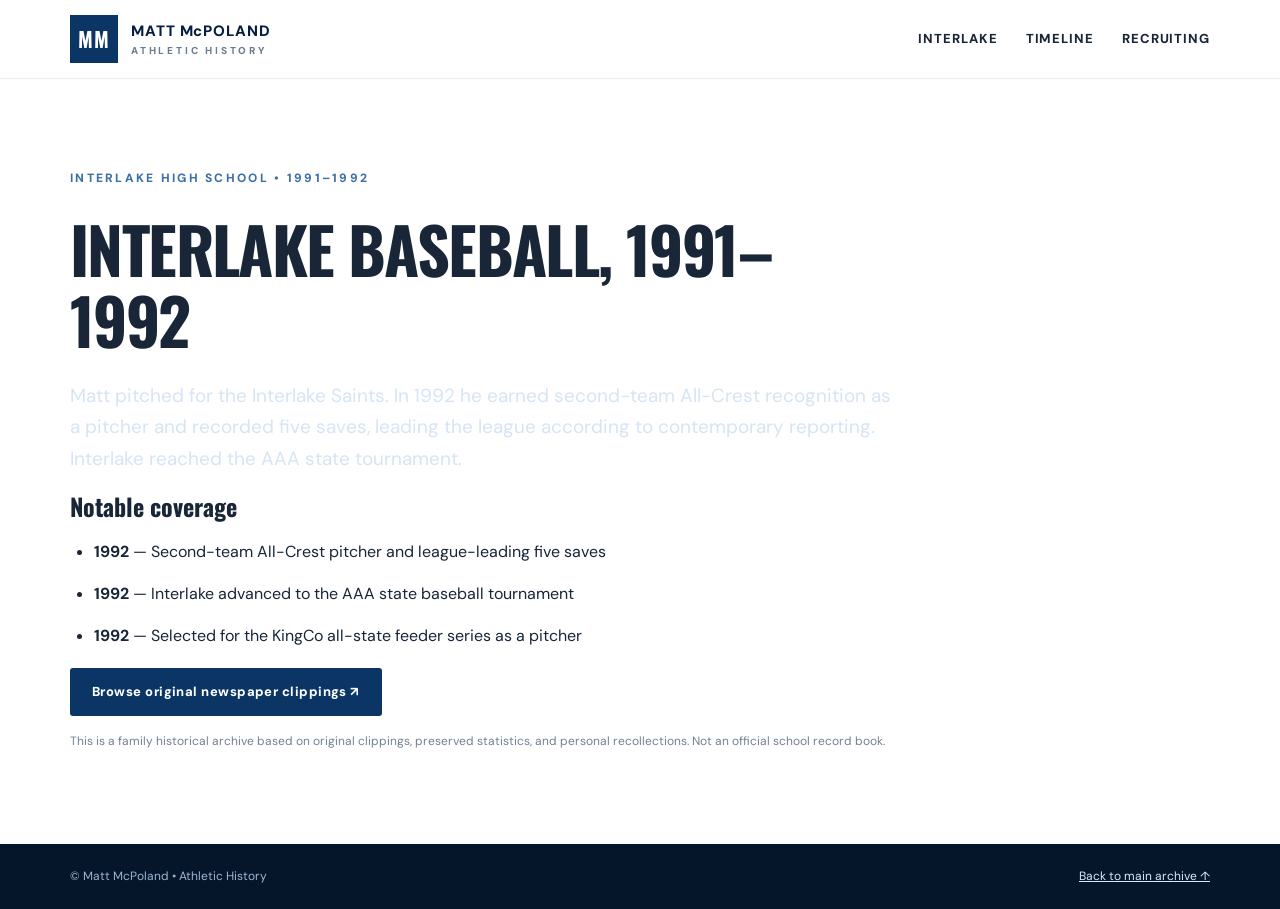
==== interlake-baseball.html @ e098852a "Add files via upload" ====
<!doctype html><html lang="en"><head><meta charset="utf-8"><meta name="viewport" content="width=device-width,initial-scale=1"><title>Interlake Baseball, 1991–1992 | Matt McPoland Athletic History</title><meta name="description" content="Matt pitched for the Interlake Saints. In 1992 he earned second-team All-Crest recognition as a pitcher and recorded five saves, leading the league accordi"><link rel="canonical" href="https://mmcpoland-sys.github.io/interlake-baseball.html"><link rel="stylesheet" href="styles.css"><script type="application/ld+json">{"@context": "https://schema.org", "@type": "Article", "headline": "Interlake Baseball, 1991\u20131992", "description": "Matt pitched for the Interlake Saints. In 1992 he earned second-team All-Crest recognition as a pitcher and recorded five saves, leading the league according to contemporary reporting. Interlake reached the AAA state tournament.", "author": {"@type": "Person", "name": "Matt McPoland"}, "mainEntityOfPage": "https://mmcpoland-sys.github.io/interlake-baseball.html"}</script></head><body><header class="top"><div class="wrap nav"><a class="brand" href="index.html"><span class="monogram">MM</span><span>MATT McPOLAND <small>ATHLETIC HISTORY</small></span></a><nav><a href="index.html#interlake">Interlake</a><a href="index.html#articles">Timeline</a><a href="index.html#letters">Recruiting</a></nav></div></header><main class="section wrap chapter"><p class="kicker">Interlake High School • 1991–1992</p><h1>Interlake Baseball, 1991–1992</h1><p class="lede">Matt pitched for the Interlake Saints. In 1992 he earned second-team All-Crest recognition as a pitcher and recorded five saves, leading the league according to contemporary reporting. Interlake reached the AAA state tournament.</p><h2>Notable coverage</h2><ul class="chapter-list"><li><strong>1992</strong> — Second-team All-Crest pitcher and league-leading five saves</li><li><strong>1992</strong> — Interlake advanced to the AAA state baseball tournament</li><li><strong>1992</strong> — Selected for the KingCo all-state feeder series as a pitcher</li></ul><p><a class="btn dark" href="index.html#articles">Browse original newspaper clippings ↗</a></p><p class="fine">This is a family historical archive based on original clippings, preserved statistics, and personal recollections. Not an official school record book.</p></main><footer><div class="wrap foot">© Matt McPoland • Athletic History <a href="index.html">Back to main archive ↑</a></div></footer></body></html>
---- styles.css ----
@import url('https://fonts.googleapis.com/css2?family=DM+Sans:wght@400;500;600;700;800&family=Oswald:wght@400;500;600;700&display=swap');:root{--blue:#0a3565;--deep:#071f3e;--accent:#f4c66a;--pale:#f2f5f9;--ink:#182638;--muted:#627287}*{box-sizing:border-box}html{scroll-behavior:smooth;scroll-padding-top:85px}body{margin:0;font-family:'DM Sans',Arial,sans-serif;color:var(--ink);line-height:1.65;background:white}a{color:inherit}button,input{font:inherit}.wrap{width:min(1140px,calc(100% - 44px));margin:auto}.skip{position:absolute;top:-100px;left:10px;background:white;padding:10px;z-index:20}.skip:focus{top:10px}.top{background:#fff;border-bottom:1px solid #e6ebf0;position:sticky;top:0;z-index:9}.nav{display:flex;justify-content:space-between;align-items:center;min-height:78px;gap:20px}.brand{display:flex;align-items:center;gap:13px;text-decoration:none;color:var(--deep);font-weight:800;letter-spacing:.06em;font-size:15px;line-height:1.2}.brand small{display:block;font-size:10px;letter-spacing:.28em;color:#6c7c8e;margin-top:5px}.monogram{background:var(--blue);color:white;font-family:Oswald,sans-serif;font-size:21px;display:grid;place-items:center;width:48px;height:48px}.nav nav{display:flex;gap:28px}.nav nav a{font-size:13px;font-weight:800;text-decoration:none;text-transform:uppercase;letter-spacing:.07em}.nav nav a:hover{color:#276db1}.menu{display:none;background:transparent;border:1px solid #ccd4de;padding:8px 13px}.hero{min-height:620px;background:linear-gradient(115deg,#071c37 0%,#0a376d 78%);color:#fff;position:relative;overflow:hidden}.hero-inner{position:relative;z-index:1;padding:110px 0 80px}.eyebrow,.kicker{font-size:12px;font-weight:800;letter-spacing:.19em;text-transform:uppercase}.eyebrow{color:var(--accent)}h1,h2,h3{font-family:Oswald,'Arial Narrow',sans-serif;line-height:1.13;margin:0}h1{font-size:clamp(66px,9vw,128px);text-transform:uppercase;letter-spacing:-.025em;max-width:800px;margin:24px 0}h1 span{display:block;color:#a7c6e9;font-size:.52em;letter-spacing:.035em}.lede{font-size:19px;max-width:620px;color:#d6e4f4}.hero-actions{display:flex;gap:12px;flex-wrap:wrap;margin-top:30px}.btn{display:inline-block;background:var(--accent);color:var(--deep);padding:13px 22px;font-weight:800;text-decoration:none;border-radius:3px;font-size:13px;letter-spacing:.035em}.btn:hover{filter:brightness(.94)}.btn.ghost{background:transparent;border:1px solid #7693b5;color:white}.btn.dark{background:var(--blue);color:#fff}.meta{display:flex;gap:30px;flex-wrap:wrap;font-size:11px;letter-spacing:.16em;margin-top:70px;color:#a9c2de;font-weight:800}.hero-graphic{position:absolute;right:-90px;top:0;height:100%;width:46%;opacity:.15;pointer-events:none}.huge{font-family:Oswald,sans-serif;font-size:520px;line-height:1;font-weight:700;position:absolute;right:0;top:50px;color:white}.vertical{position:absolute;right:65px;top:80px;writing-mode:vertical-rl;letter-spacing:.4em}.circle{position:absolute;border:2px solid white;border-radius:50%}.c1{width:600px;height:600px;right:0;top:30px}.c2{width:420px;height:420px;right:90px;top:120px}.section{padding:88px 0}.section-heading{max-width:770px;margin-bottom:36px}.kicker{color:#3b70a5;margin:0 0 12px}.section-heading h2,.closing h2{font-size:clamp(36px,5vw,58px);text-transform:uppercase;color:var(--deep);margin-bottom:16px}.section-heading p:last-child{color:#5c6b7d;font-size:17px}.stats{display:grid;grid-template-columns:repeat(4,1fr);gap:1px;background:#d9e2ed;margin:45px 0 65px;border:1px solid #d9e2ed}.stats>div{background:white;padding:25px 20px}.stats b{font-family:Oswald,sans-serif;font-size:48px;display:block;line-height:1;color:var(--blue)}.stats span{display:block;color:var(--muted);font-size:12px;font-weight:700;margin-top:10px;text-transform:uppercase;letter-spacing:.04em}.timeline{border-left:3px solid #bcd2e8;margin-left:11px;display:grid;grid-template-columns:repeat(2,1fr);column-gap:70px}.time{padding:0 0 35px 24px;position:relative}.time:before{content:'';width:13px;height:13px;border-radius:50%;background:#2c73b3;position:absolute;left:-8px;top:4px}.time span{color:#3574ac;font-weight:800;font-size:12px;letter-spacing:.12em}.time h3{font-size:24px;margin:8px 0}.time p{margin:0;color:#607083}.pale{background:var(--pale)}.sport-grid{display:grid;grid-template-columns:repeat(3,1fr);gap:20px}.sport{background:white;border-top:5px solid var(--blue);padding:30px;min-height:360px;display:flex;flex-direction:column}.sport-icon{font-size:32px;margin-bottom:18px}.sport h3{font-size:36px;text-transform:uppercase}.sport p:not(.kicker){color:#536478}.sport-foot{margin-top:auto;border-top:1px solid #e7ecf2;padding-top:15px;color:#456381;font-weight:700;font-size:12px}.feature{display:grid;grid-template-columns:1.15fr .85fr;margin-top:28px;background:white;overflow:hidden}.feature-copy{padding:44px}.feature-copy h3{font-size:42px;text-transform:uppercase;color:var(--deep)}.feature-copy p{color:#526174}.feature-art{background:var(--deep);color:#fff;display:flex;flex-direction:column;justify-content:center;align-items:center;padding:30px;min-height:390px}.feature-art span{font:700 190px/1 Oswald,sans-serif;color:var(--accent)}.feature-art small{text-align:center;font:600 25px/1.3 Oswald,sans-serif;letter-spacing:.1em}.feature-art div{margin-top:30px;font-size:10px;letter-spacing:.14em;color:#b8d0e7}.two{display:grid;grid-template-columns:1fr 1fr;gap:24px}.panel{border:1px solid #dfe6ed;padding:35px}.panel h3{font-size:32px;color:var(--deep);text-transform:uppercase;margin-bottom:20px}.panel.highlight{background:#eef4fb;border-color:#dce9f6}.panel p{color:#5a697b}.table-wrap{overflow-x:auto}table{width:100%;border-collapse:collapse;font-size:14px}th,td{text-align:left;padding:12px 8px;border-bottom:1px solid #e1e8ef}th{color:#536b84;font-size:11px;text-transform:uppercase;letter-spacing:.1em}.total{font-weight:800;background:#edf3fa}.fine{font-size:12px!important;color:#718093!important}.award-grid{display:grid;grid-template-columns:repeat(3,1fr);gap:22px}.award{background:#fff;margin:0;border:1px solid #e2e8ef}.award button{display:block;border:0;background:#e9edf2;width:100%;padding:0;cursor:zoom-in}.award img{display:block;width:100%;height:240px;object-fit:cover;object-position:center 54%}.award figcaption{padding:17px 19px 20px}.award b{display:block;color:var(--deep)}.award span{color:#657588;font-size:13px}.search-label{display:block;font-weight:800;margin-bottom:8px}.search{width:100%;border:1px solid #b8c9da;padding:16px 18px;border-radius:3px;font-size:16px}.search:focus{outline:3px solid #bcd5f1}.filters{display:flex;gap:8px;flex-wrap:wrap;margin:20px 0 26px}.filters button{border:1px solid #cbd7e3;background:white;color:var(--blue);padding:8px 15px;cursor:pointer;font-size:12px;font-weight:800;border-radius:30px}.filters button.active{background:var(--blue);color:white}.archive-grid{display:grid;grid-template-columns:repeat(2,1fr);gap:14px}.entry{border:1px solid #dce5ee;padding:22px;background:#fff}.entry .tag{font-size:10px;font-weight:800;letter-spacing:.1em;text-transform:uppercase;color:#3474b0}.entry h3{font-size:23px;margin:8px 0;color:var(--deep)}.entry p{font-size:14px;color:#58697c;margin:0}.closing{background:var(--deep);color:white}.closing .wrap{max-width:850px}.closing h2{color:white}.closing p{color:#c5d6e8}footer{background:#05162b;color:#9eb6cf;padding:23px 0}.foot{display:flex;justify-content:space-between;gap:20px;font-size:12px}.foot a{color:#d9e9f8}dialog{border:0;padding:16px;max-width:min(90vw,900px);max-height:90vh;box-shadow:0 20px 70px #0008}dialog::backdrop{background:#05172cce}dialog img{max-width:100%;max-height:73vh;display:block;margin:auto}dialog p{text-align:center;margin:8px 30px 0;font-size:14px}.close{position:absolute;right:8px;top:8px;border:0;background:var(--blue);color:white;padding:8px 12px;cursor:pointer}@media(max-width:850px){.nav nav{gap:14px}.nav nav a{font-size:11px}.sport-grid{grid-template-columns:1fr 1fr}.sport:last-child{grid-column:span 2}.hero-graphic{opacity:.07}.feature{grid-template-columns:1fr}.feature-art{min-height:300px}.feature-art span{font-size:140px}.award-grid{grid-template-columns:repeat(2,1fr)}}@media(max-width:600px){.nav{min-height:70px}.menu{display:block}.nav nav{display:none;position:absolute;top:70px;left:0;right:0;background:white;padding:20px 24px;box-shadow:0 12px 25px #0002;flex-direction:column}.nav nav.open{display:flex}.hero{min-height:530px}.hero-inner{padding:75px 0 45px}h1{font-size:clamp(56px,14vw,90px)}.lede{font-size:16px}.meta{margin-top:48px;gap:10px}.section{padding:62px 0}.stats{grid-template-columns:repeat(2,1fr);margin:35px 0 50px}.timeline{grid-template-columns:1fr}.sport-grid,.two,.archive-grid,.award-grid{grid-template-columns:1fr}.sport:last-child{grid-column:auto}.sport{min-height:auto}.feature-copy{padding:28px}.feature-copy h3{font-size:34px}.award img{height:265px}.foot{flex-direction:column}}/* Recruiting history addition */
.recruiting-grid{display:grid;grid-template-columns:repeat(2,minmax(0,1fr));gap:22px;margin-top:28px}.recruiting-card{background:#fff;border:1px solid #dce5ef;border-radius:15px;padding:25px;box-shadow:0 7px 24px rgba(9,32,65,.05)}.recruiting-card h3{margin:8px 0 12px}.recruiting-card p{line-height:1.75}.source-note{font-size:.88rem;color:#5d6c7c;margin-top:14px}.recruiting-intro{max-width:800px;line-height:1.8}@media(max-width:720px){.recruiting-grid{grid-template-columns:1fr}}

/* Featured original newspaper clippings */
.article-grid{display:grid;grid-template-columns:repeat(2,minmax(0,1fr));gap:26px}.press-card{background:#fff;border:1px solid #dbe5ef;overflow:hidden;box-shadow:0 8px 28px #0922410d}.press-card>button{display:block;width:100%;border:0;padding:0;background:#e7e2d9;cursor:zoom-in}.press-card>button img{width:100%;height:355px;object-fit:contain;display:block}.press-copy{padding:23px 26px 28px}.press-copy h3{font-size:28px;color:var(--deep);margin-bottom:12px}.press-copy p:not(.kicker){color:#58697c}.press-copy a,.archive-source{display:inline-block;margin-top:12px;color:#14568f;font-weight:800;font-size:13px}.press-copy a:hover,.archive-source:hover{text-decoration:none}@media(max-width:680px){.article-grid{grid-template-columns:1fr}.press-card>button img{height:310px}}

/* Recruiting letters: original-source chronology */
.letter-summary{display:grid;grid-template-columns:repeat(3,1fr);gap:12px;margin-bottom:24px}.letter-summary>div{background:#f2f5f9;padding:18px 22px}.letter-summary strong{font:700 38px Oswald,sans-serif;color:var(--blue);display:block}.letter-summary span{font-size:12px;font-weight:800;text-transform:uppercase;letter-spacing:.08em;color:var(--muted)}.letter-highlight{background:#edf4fb;border-left:5px solid var(--blue);padding:28px;margin-bottom:24px}.letter-highlight h3{font-size:30px;color:var(--deep)}.letter-list{display:grid;grid-template-columns:repeat(2,minmax(0,1fr));gap:12px}.letter-item{display:flex;flex-direction:column;border:1px solid #dfe6ee;padding:19px 22px}.letter-date{font-size:11px;font-weight:800;color:#3672ab;text-transform:uppercase;letter-spacing:.09em}.letter-item h4{font:600 23px Oswald,sans-serif;color:var(--deep);margin:8px 0 2px}.letter-item p{margin:7px 0 0;font-size:14px;color:#596b7d}.letter-item .letter-byline{font-size:12px;font-weight:800;color:#3a6286}.article-external{margin-left:12px}@media(max-width:680px){.letter-list{grid-template-columns:1fr}.letter-summary{gap:5px}.letter-summary>div{padding:12px}.letter-summary strong{font-size:30px}.letter-summary span{font-size:10px}.article-external{margin-left:0}}

/* Matched primary-source scans and historical milestones */
.letter-item{padding:0;overflow:hidden}.letter-item>span,.letter-item>div:not(.letter-scan),.letter-item>p{margin-left:20px;margin-right:20px}.letter-scan{margin:0 0 15px;background:#e8eef5}.letter-scan button{display:block;width:100%;padding:0;border:0;background:transparent;cursor:zoom-in}.letter-scan img{width:100%;height:245px;display:block;object-fit:contain;object-position:center;background:#edf1f5}.letter-item .letter-open{display:inline-block;margin:12px 20px 20px;color:var(--blue);font-weight:800;font-size:13px}.milestone-grid{display:grid;grid-template-columns:repeat(3,minmax(0,1fr));gap:18px}.milestone{background:white;padding:25px;border-top:4px solid var(--blue)}.milestone-year{font-size:11px;letter-spacing:.12em;font-weight:800;color:#3c6f9e}.milestone strong{font:700 57px/1.2 Oswald,sans-serif;color:var(--blue);display:block;margin:10px 0}.milestone h3{font-size:24px;color:var(--deep)}.milestone p{font-size:14px;color:#526479}.milestone a{font-size:13px;font-weight:800;color:var(--blue)}@media(max-width:900px){.milestone-grid{grid-template-columns:repeat(2,1fr)}}@media(max-width:600px){.milestone-grid{grid-template-columns:1fr}.letter-scan img{height:285px}}

/* Compact recruiting archive: small previews; click to read the full scan. */
.letter-list{grid-template-columns:repeat(2,minmax(0,1fr));gap:14px;align-items:stretch}
.letter-item{display:grid;grid-template-columns:104px minmax(0,1fr);grid-template-rows:auto auto 1fr auto;column-gap:16px;align-content:start;padding:16px;min-width:0;border-radius:10px;background:#fff}
.letter-scan{grid-column:1;grid-row:1 / span 4;margin:0;background:#f1f4f8;border:1px solid #dfe6ee;border-radius:5px;align-self:start;overflow:hidden}
.letter-scan button{width:100%;display:block;cursor:zoom-in}
.letter-scan img{width:100%;height:136px;object-fit:contain;background:#f1f4f8;display:block}
.letter-item>span.letter-date{grid-column:2;grid-row:1;margin:0}
.letter-item>div{grid-column:2;grid-row:2 / span 2;margin:0;min-width:0}
.letter-item h4{font-size:19px;line-height:1.2;margin:5px 0}
.letter-item p{font-size:13px;line-height:1.5;margin:6px 0 0}
.letter-item .letter-open{grid-column:2;grid-row:4;margin:10px 0 0;font-size:12px}
.letter-scan button:focus-visible{outline:3px solid #287cc0;outline-offset:-3px}
@media(max-width:900px){.letter-list{grid-template-columns:1fr}}
@media(max-width:420px){.letter-item{grid-template-columns:80px minmax(0,1fr);gap:10px;padding:12px}.letter-scan img{height:110px}.letter-item h4{font-size:17px}}

/* Compact, chronological newspaper and game-document archive */
.document-timeline{display:grid;gap:30px}.document-era{border-left:3px solid #d2dfeb;padding:4px 0 8px 23px}.era-heading{display:flex;gap:20px;align-items:flex-start;margin-bottom:17px}.era-year{display:inline-block;flex:none;font-size:14px;font-weight:800;background:#163b60;color:white;padding:9px 12px;border-radius:6px}.era-heading h3{margin:2px 0 8px;font-size:26px}.era-heading p:last-child{color:#58697c;margin:0}.document-grid{display:grid;grid-template-columns:repeat(2,minmax(0,1fr));gap:13px}.document-card{display:flex;gap:14px;background:white;border:1px solid #dbe5ef;border-radius:9px;padding:12px;min-width:0}.document-thumb{border:0;background:#e9edf2;border-radius:5px;padding:0;cursor:zoom-in;width:112px;height:142px;flex:none;overflow:hidden}.document-thumb img{display:block;width:100%;height:100%;object-fit:contain}.document-info{min-width:0}.document-date{font-size:11px;letter-spacing:.05em;font-weight:800;color:#55728e}.document-info h4{font-size:17px;margin:5px 0 7px}.document-info p{font-size:13px;line-height:1.5;color:#526579;margin:0}.document-info a,.score-notes a{font-size:12px;font-weight:750;display:inline-block;margin:8px 10px 0 0;color:#14568f}.score-notes{background:#f0f5fa;border:1px solid #dbe5ef;padding:16px 19px;border-radius:8px;margin-top:13px}.score-notes h4{margin:0 0 8px}.score-notes p{margin:0;color:#43566b}.score-notes span{display:block;font-size:12px;color:#63768b;margin-top:8px}@media(max-width:850px){.document-grid{grid-template-columns:1fr}}@media(max-width:480px){.document-era{padding-left:12px}.era-heading{gap:10px}.era-year{font-size:12px;padding:7px}.document-thumb{width:85px;height:115px}.document-card{gap:10px}.document-info h4{font-size:15px}}

/* Searchable sports chapters and California tournament */
.california-grid{display:grid;grid-template-columns:repeat(2,minmax(0,1fr));gap:18px;margin:24px 0}.california-card,.tournament-memory,.sports-pages{padding:25px;border:1px solid #d7e0e9;border-radius:16px;background:#fff;color:#17324c}.california-number{display:block;font-size:3.2rem;color:#0b477d;margin:8px 0}.tournament-memory{margin-top:20px}.tournament-memory p{line-height:1.75}.sports-pages{margin-top:30px}.sports-links{display:flex;gap:12px;flex-wrap:wrap;margin-top:12px}.sports-links a{padding:10px 14px;border-radius:9px;background:#e8f1fa;color:#07385e;font-weight:700;text-decoration:none}.sports-links a:hover{text-decoration:underline}@media(max-width:680px){.california-grid{grid-template-columns:1fr}}

.chapter{min-height:70vh;padding-top:90px;padding-bottom:80px}.chapter h1{font-size:clamp(2.3rem,5vw,4.4rem);line-height:1.12}.chapter .lede{max-width:830px}.chapter-list{padding-left:24px;line-height:2}.chapter-list li{margin-bottom:10px}
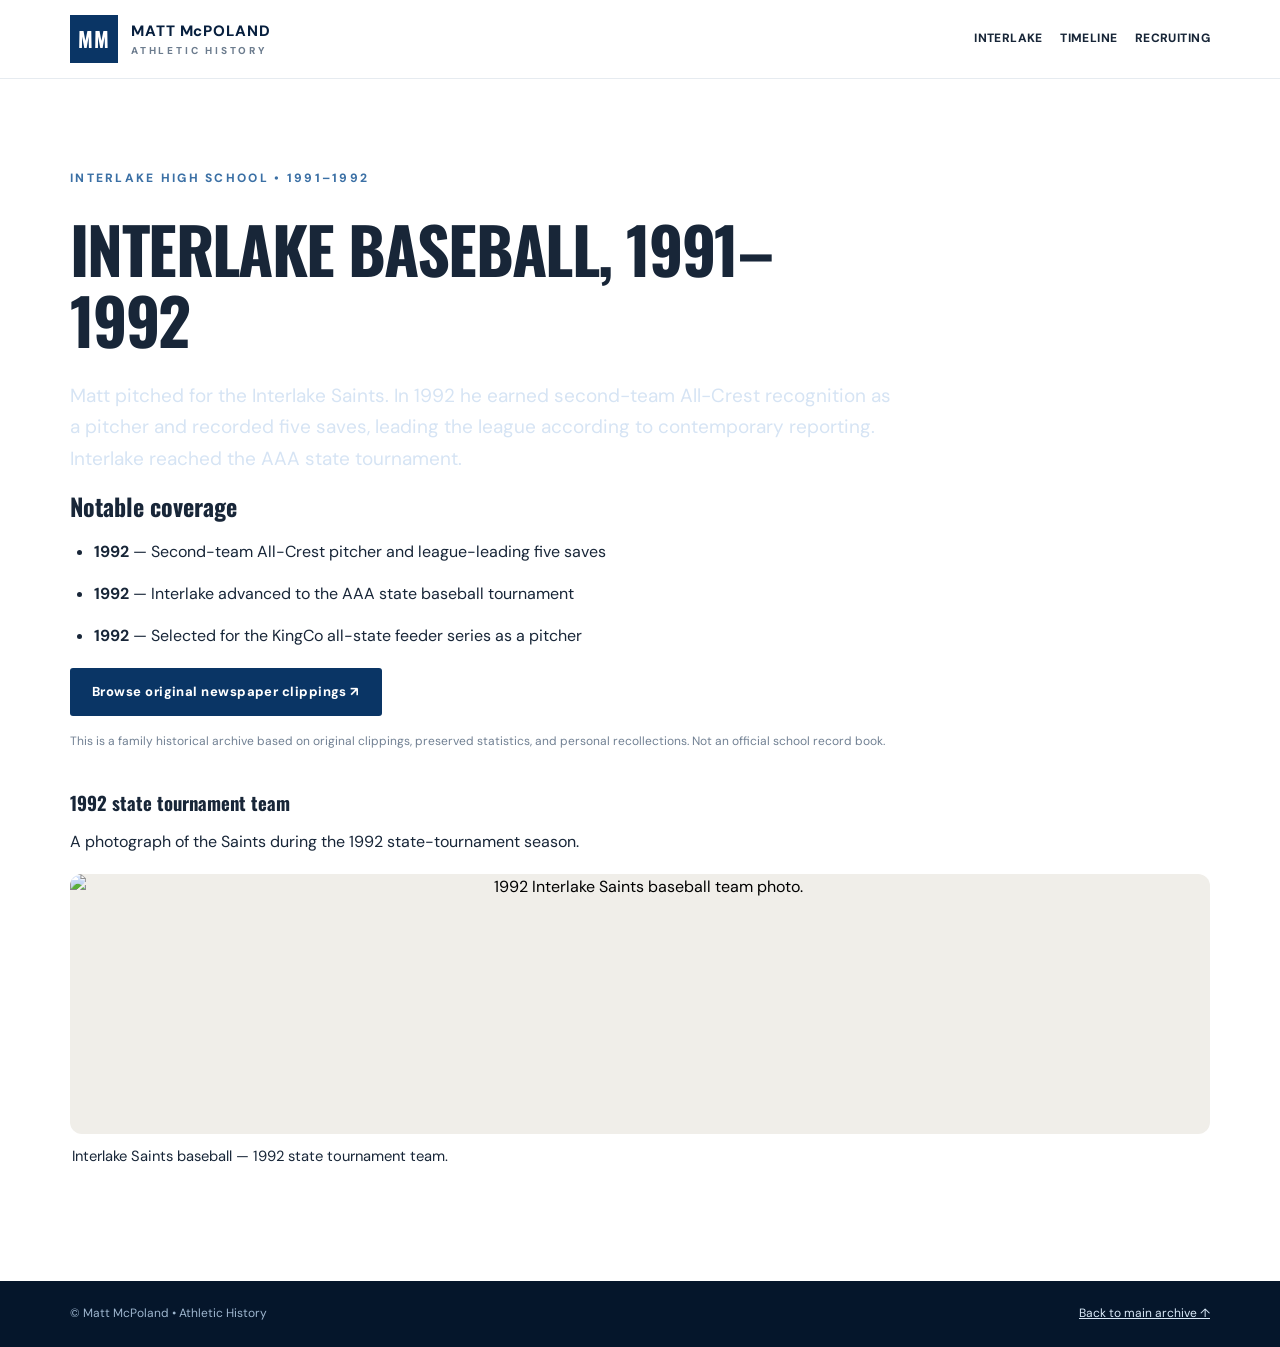
==== commit 3031745a: "Add files via upload" ====
--- a/interlake-baseball.html
+++ b/interlake-baseball.html
@@ -1 +1,2 @@
-<!doctype html><html lang="en"><head><meta charset="utf-8"><meta name="viewport" content="width=device-width,initial-scale=1"><title>Interlake Baseball, 1991–1992 | Matt McPoland Athletic History</title><meta name="description" content="Matt pitched for the Interlake Saints. In 1992 he earned second-team All-Crest recognition as a pitcher and recorded five saves, leading the league accordi"><link rel="canonical" href="https://mmcpoland-sys.github.io/interlake-baseball.html"><link rel="stylesheet" href="styles.css"><script type="application/ld+json">{"@context": "https://schema.org", "@type": "Article", "headline": "Interlake Baseball, 1991\u20131992", "description": "Matt pitched for the Interlake Saints. In 1992 he earned second-team All-Crest recognition as a pitcher and recorded five saves, leading the league according to contemporary reporting. Interlake reached the AAA state tournament.", "author": {"@type": "Person", "name": "Matt McPoland"}, "mainEntityOfPage": "https://mmcpoland-sys.github.io/interlake-baseball.html"}</script></head><body><header class="top"><div class="wrap nav"><a class="brand" href="index.html"><span class="monogram">MM</span><span>MATT McPOLAND <small>ATHLETIC HISTORY</small></span></a><nav><a href="index.html#interlake">Interlake</a><a href="index.html#articles">Timeline</a><a href="index.html#letters">Recruiting</a></nav></div></header><main class="section wrap chapter"><p class="kicker">Interlake High School • 1991–1992</p><h1>Interlake Baseball, 1991–1992</h1><p class="lede">Matt pitched for the Interlake Saints. In 1992 he earned second-team All-Crest recognition as a pitcher and recorded five saves, leading the league according to contemporary reporting. Interlake reached the AAA state tournament.</p><h2>Notable coverage</h2><ul class="chapter-list"><li><strong>1992</strong> — Second-team All-Crest pitcher and league-leading five saves</li><li><strong>1992</strong> — Interlake advanced to the AAA state baseball tournament</li><li><strong>1992</strong> — Selected for the KingCo all-state feeder series as a pitcher</li></ul><p><a class="btn dark" href="index.html#articles">Browse original newspaper clippings ↗</a></p><p class="fine">This is a family historical archive based on original clippings, preserved statistics, and personal recollections. Not an official school record book.</p></main><footer><div class="wrap foot">© Matt McPoland • Athletic History <a href="index.html">Back to main archive ↑</a></div></footer></body></html>+<!DOCTYPE html>
+<html lang="en"><head><meta charset="utf-8"/><meta content="width=device-width,initial-scale=1" name="viewport"/><title>Interlake Baseball, 1991–1992 | Matt McPoland Athletic History</title><meta content="Matt pitched for the Interlake Saints. In 1992 he earned second-team All-Crest recognition as a pitcher and recorded five saves, leading the league accordi" name="description"/><link href="https://mmcpoland-sys.github.io/interlake-baseball.html" rel="canonical"/><link href="styles.css" rel="stylesheet"/><script type="application/ld+json">{"@context": "https://schema.org", "@type": "Article", "headline": "Interlake Baseball, 1991\u20131992", "description": "Matt pitched for the Interlake Saints. In 1992 he earned second-team All-Crest recognition as a pitcher and recorded five saves, leading the league according to contemporary reporting. Interlake reached the AAA state tournament.", "author": {"@type": "Person", "name": "Matt McPoland"}, "mainEntityOfPage": "https://mmcpoland-sys.github.io/interlake-baseball.html"}</script></head><body><header class="top"><div class="wrap nav"><a class="brand" href="index.html"><span class="monogram">MM</span><span>MATT McPOLAND <small>ATHLETIC HISTORY</small></span></a><nav><a href="index.html#interlake">Interlake</a><a href="index.html#articles">Timeline</a><a href="index.html#letters">Recruiting</a></nav></div></header><main class="section wrap chapter"><p class="kicker">Interlake High School • 1991–1992</p><h1>Interlake Baseball, 1991–1992</h1><p class="lede">Matt pitched for the Interlake Saints. In 1992 he earned second-team All-Crest recognition as a pitcher and recorded five saves, leading the league according to contemporary reporting. Interlake reached the AAA state tournament.</p><h2>Notable coverage</h2><ul class="chapter-list"><li><strong>1992</strong> — Second-team All-Crest pitcher and league-leading five saves</li><li><strong>1992</strong> — Interlake advanced to the AAA state baseball tournament</li><li><strong>1992</strong> — Selected for the KingCo all-state feeder series as a pitcher</li></ul><p><a class="btn dark" href="index.html#articles">Browse original newspaper clippings ↗</a></p><p class="fine">This is a family historical archive based on original clippings, preserved statistics, and personal recollections. Not an official school record book.</p><section class="memory-gallery"><h3>1992 state tournament team</h3><p>A photograph of the Saints during the 1992 state-tournament season.</p><div class="memory-gallery-grid"><figure><button aria-label="Enlarge Interlake Saints baseball — 1992 state tournament team." data-caption="Interlake Saints baseball — 1992 state tournament team." data-image="assets/interlake-baseball-state-team-1992.jpg" type="button"><img alt="1992 Interlake Saints baseball team photo." decoding="async" loading="lazy" src="assets/interlake-baseball-state-team-1992.jpg"/></button><figcaption>Interlake Saints baseball — 1992 state tournament team.</figcaption></figure></div></section></main><footer><div class="wrap foot">© Matt McPoland • Athletic History <a href="index.html">Back to main archive ↑</a></div></footer></body></html>
--- a/styles.css
+++ b/styles.css
@@ -32,3 +32,36 @@
 .california-grid{display:grid;grid-template-columns:repeat(2,minmax(0,1fr));gap:18px;margin:24px 0}.california-card,.tournament-memory,.sports-pages{padding:25px;border:1px solid #d7e0e9;border-radius:16px;background:#fff;color:#17324c}.california-number{display:block;font-size:3.2rem;color:#0b477d;margin:8px 0}.tournament-memory{margin-top:20px}.tournament-memory p{line-height:1.75}.sports-pages{margin-top:30px}.sports-links{display:flex;gap:12px;flex-wrap:wrap;margin-top:12px}.sports-links a{padding:10px 14px;border-radius:9px;background:#e8f1fa;color:#07385e;font-weight:700;text-decoration:none}.sports-links a:hover{text-decoration:underline}@media(max-width:680px){.california-grid{grid-template-columns:1fr}}
 
 .chapter{min-height:70vh;padding-top:90px;padding-bottom:80px}.chapter h1{font-size:clamp(2.3rem,5vw,4.4rem);line-height:1.12}.chapter .lede{max-width:830px}.chapter-list{padding-left:24px;line-height:2}.chapter-list li{margin-bottom:10px}
+
+/* Coast Christmas Classic original clipping previews */
+.california-card .tournament-scan{display:block;width:100%;border:1px solid #dbe5ef;background:#f2f4f7;padding:8px;cursor:zoom-in;margin:16px 0 8px}
+.california-card .tournament-scan img{display:block;width:100%;height:230px;object-fit:contain}
+.california-card>a{display:inline-block;margin:6px 12px 0 0;color:#14568f;font-weight:800;font-size:13px}
+
+/* PLU archival program galleries */
+.plu-memory{margin:24px 0 32px}.plu-program-grid{display:grid;grid-template-columns:repeat(auto-fit,minmax(185px,1fr));gap:18px;margin:18px 0 38px}.plu-program-page{margin:0;border:1px solid #d9e2ec;border-radius:12px;overflow:hidden;background:#fff}.plu-program-thumb{width:100%;border:0;background:#f0f2f5;cursor:zoom-in;padding:8px}.plu-program-thumb img{display:block;width:100%;height:260px;object-fit:contain}.plu-program-page figcaption{padding:10px 12px;font-size:13px;line-height:1.5}.plu-program-page figcaption strong{display:block}.plu-program-page figcaption a{display:block;margin-top:7px;font-weight:700}.plu-second{margin-top:32px}
+
+/* Original PLU newspaper archive */
+#plu .plu-program-grid{margin-top:22px}
+#plu .plu-program-page figcaption{line-height:1.55}
+#plu .plu-program-page figcaption span{font-weight:400}
+
+/* Family archive update */
+.legacy-layout{display:grid;grid-template-columns:1.15fr .85fr;gap:32px;align-items:start}.legacy-layout p{color:#526174;margin-top:0}.legacy-photo,.legacy-team{margin:0;background:white;border:1px solid #dce5ee;padding:14px}.legacy-photo button,.legacy-team button{display:block;width:100%;border:0;background:transparent;padding:0;cursor:zoom-in}.legacy-photo img,.legacy-team img{display:block;width:100%;height:auto;max-height:510px;object-fit:contain}.legacy-team{max-width:650px;margin:0 auto 40px}.legacy-team img{max-height:580px}.legacy-photo figcaption,.legacy-team figcaption{font-size:14px;color:#546477;padding:12px 5px 3px}.legacy-clippings{display:grid;grid-template-columns:repeat(2,minmax(0,1fr));gap:22px;margin:0 0 40px}.legacy-clippings img{max-height:500px}@media(max-width:760px){.legacy-layout,.legacy-clippings{grid-template-columns:1fr}}
+
+/* Archive polish: simpler navigation, introduction, and comfortable mobile browsing */
+.nav nav{gap:clamp(10px,1.35vw,19px)}
+.nav nav a{font-size:12px;letter-spacing:.035em;white-space:nowrap}
+.start-here{background:#eef4fb;border-left:5px solid var(--blue);padding:25px 28px;margin:0 0 35px;max-width:940px}
+.start-here h3{font-size:27px;color:var(--deep);margin:0 0 10px}
+.start-here p{margin:0 0 15px;color:#4d6177}
+.start-links{display:flex;gap:9px;flex-wrap:wrap}
+.start-links a{background:white;border:1px solid #cad9e9;border-radius:5px;padding:8px 12px;text-decoration:none;color:var(--blue);font-weight:800;font-size:12px}
+.start-links a:hover,.start-links a:focus-visible{background:var(--blue);color:white}
+button:focus-visible,a:focus-visible{outline:3px solid #e5a82c;outline-offset:3px}
+@media(max-width:1000px){.nav nav{gap:10px}.nav nav a{font-size:11px}}
+@media(max-width:850px){.menu{display:block}.nav nav{display:none;position:absolute;top:78px;left:0;right:0;background:white;padding:20px 24px;box-shadow:0 12px 25px #0002;flex-direction:column;gap:15px}.nav nav.open{display:flex}.nav nav a{font-size:13px}}
+@media(max-width:600px){.nav nav{top:70px}.start-here{padding:20px}.start-here h3{font-size:24px}}
+
+/* Family archive photo galleries */
+.memory-gallery{margin:2.5rem 0 1.5rem}.memory-gallery>p{max-width:55rem}.memory-gallery-grid{display:grid;grid-template-columns:repeat(auto-fit,minmax(min(100%,240px),1fr));gap:1.3rem;margin-top:1.2rem}.memory-gallery figure{margin:0}.memory-gallery button{display:block;width:100%;padding:0;border:0;background:transparent;cursor:zoom-in;border-radius:12px;overflow:hidden}.memory-gallery img{display:block;width:100%;height:260px;object-fit:contain;background:#f0eee9}.memory-gallery figcaption{padding:.65rem .15rem;font-size:.92rem;line-height:1.5}.memory-gallery button:focus-visible{outline:3px solid #2a6ca5;outline-offset:3px}@media(max-width:600px){.memory-gallery img{height:auto;max-height:350px}}
